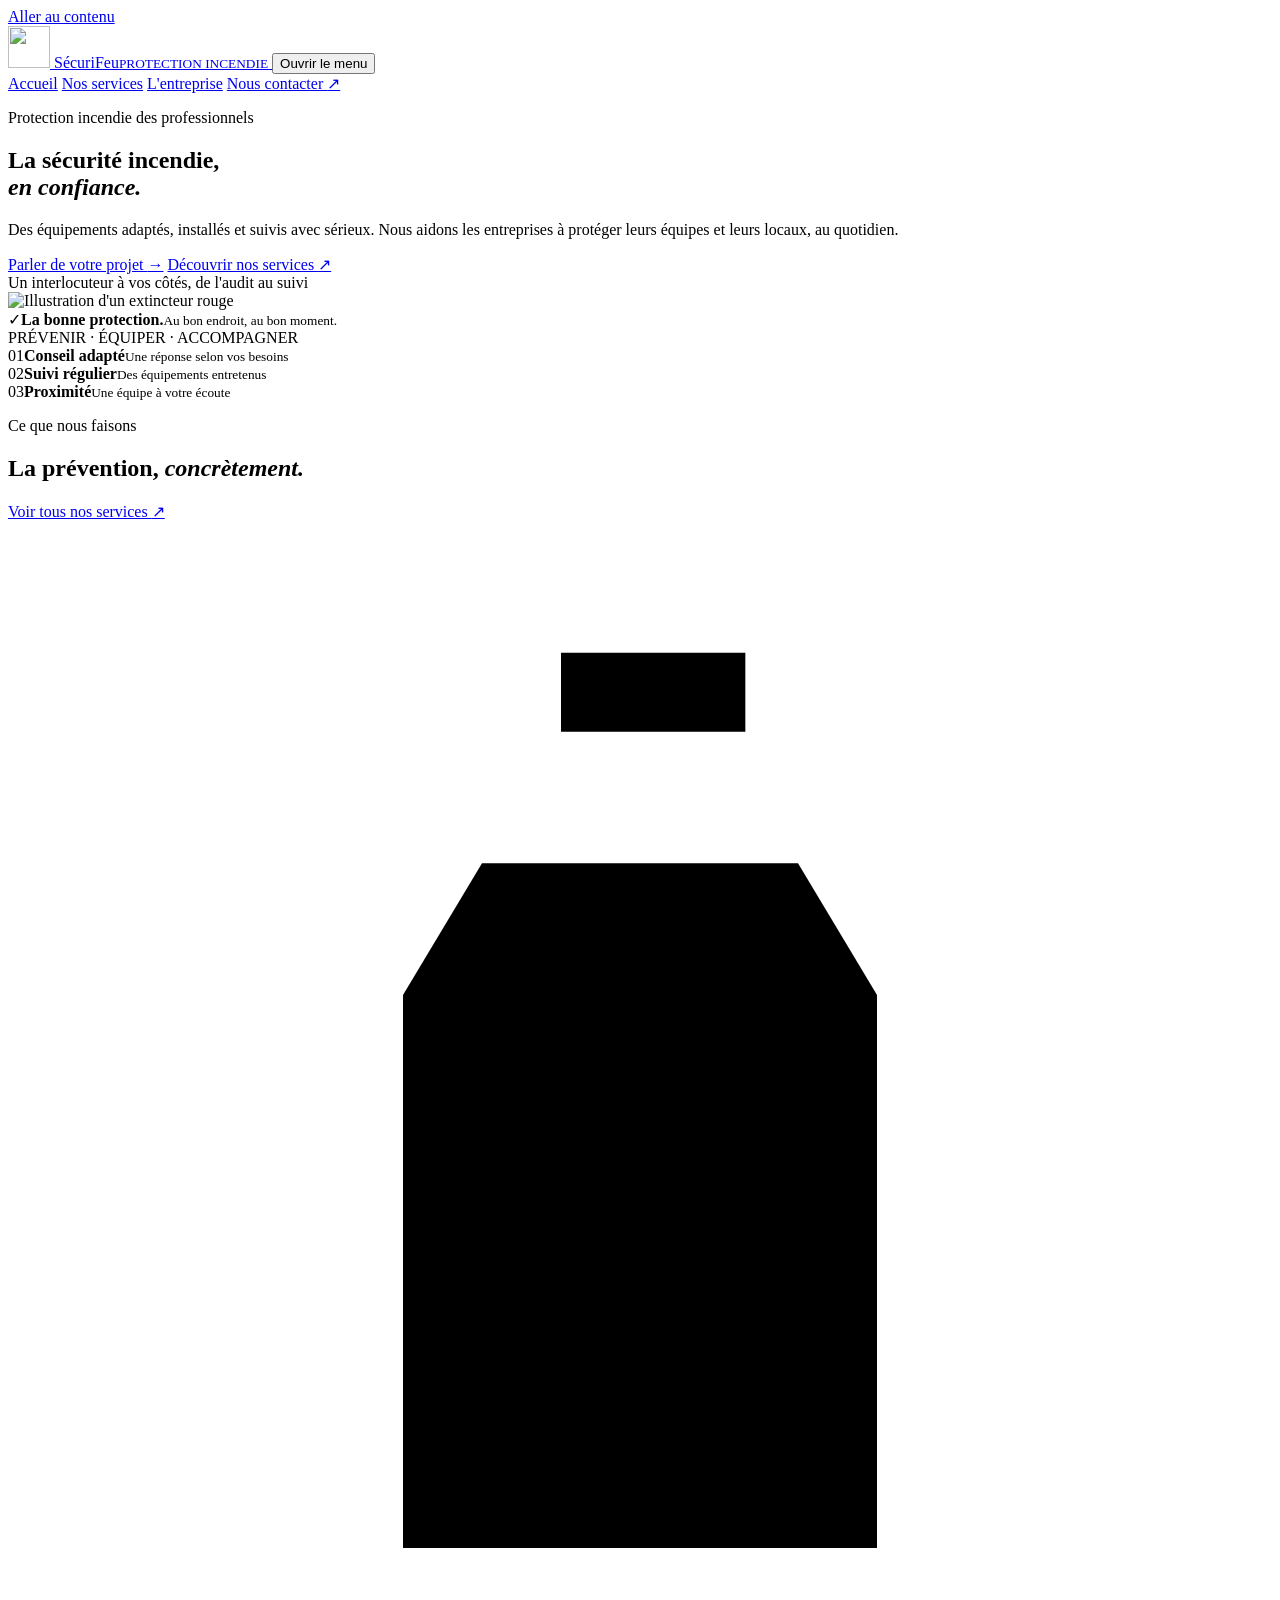
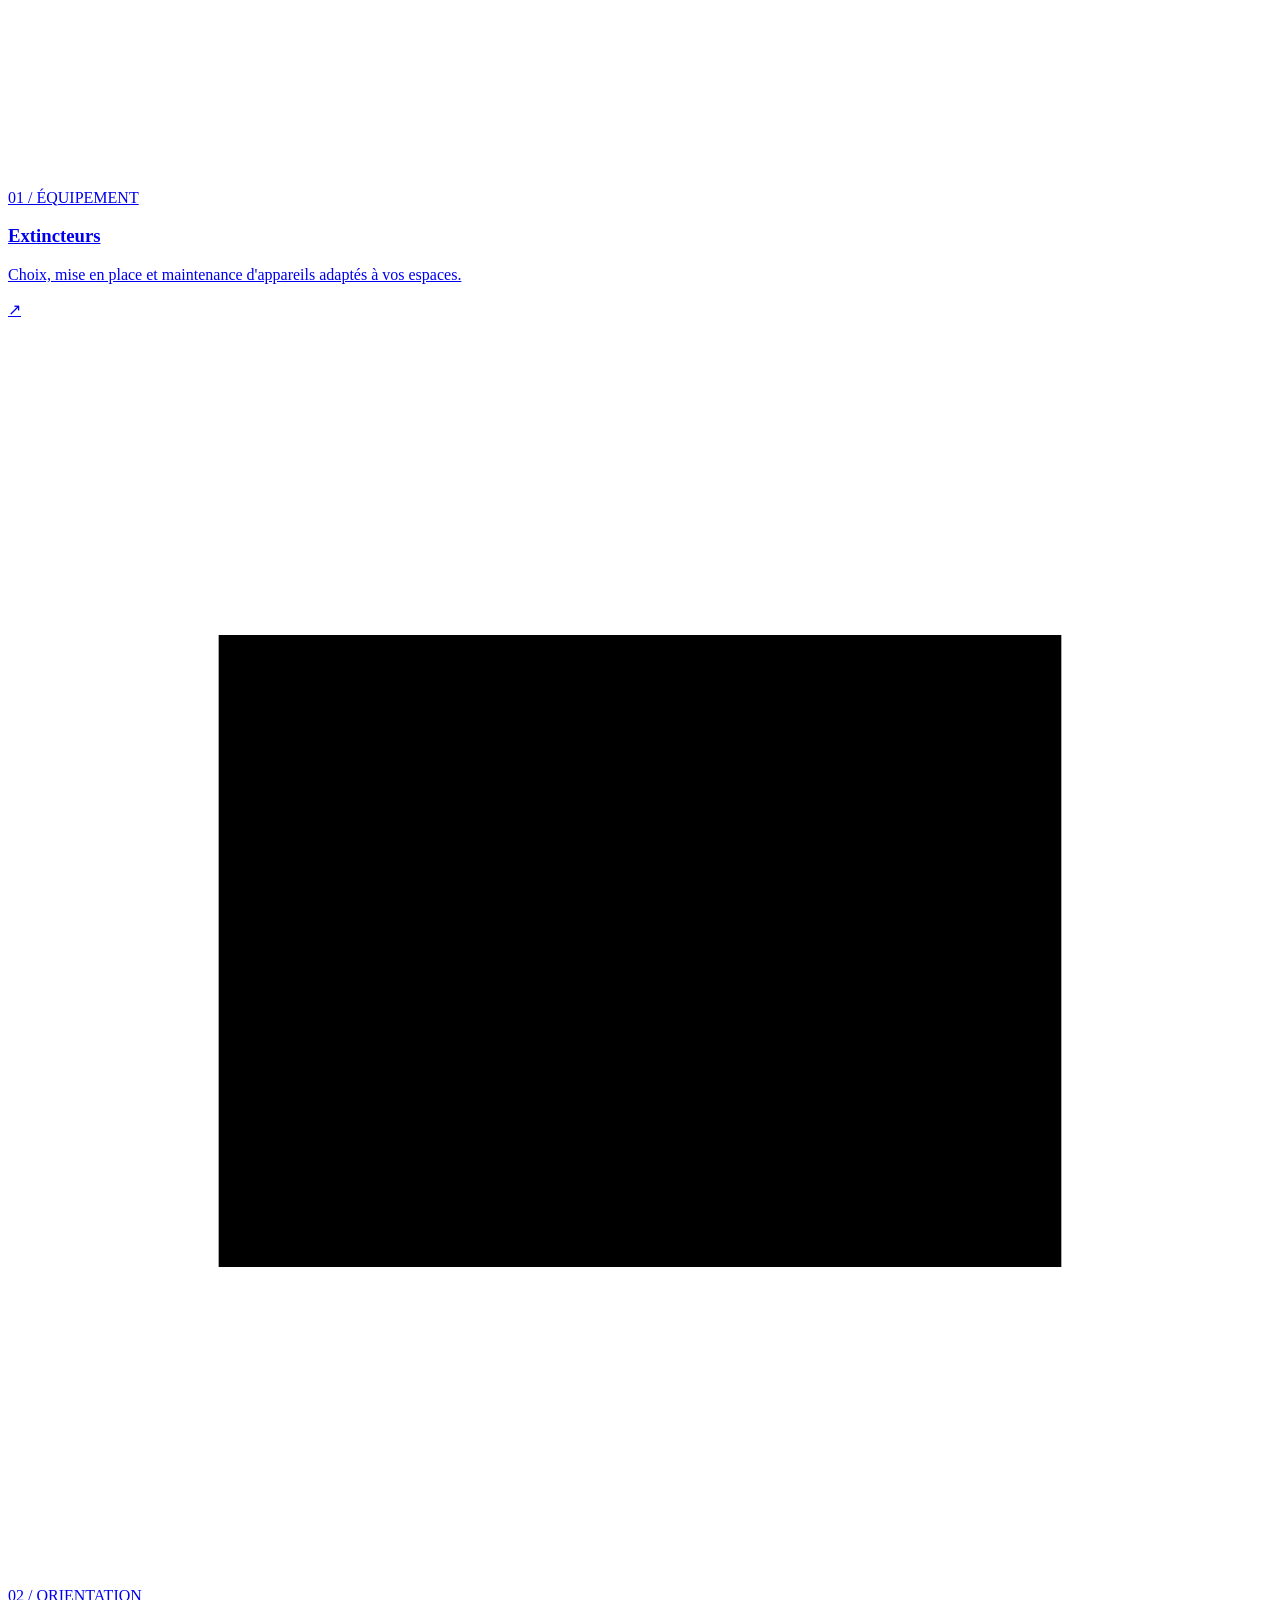
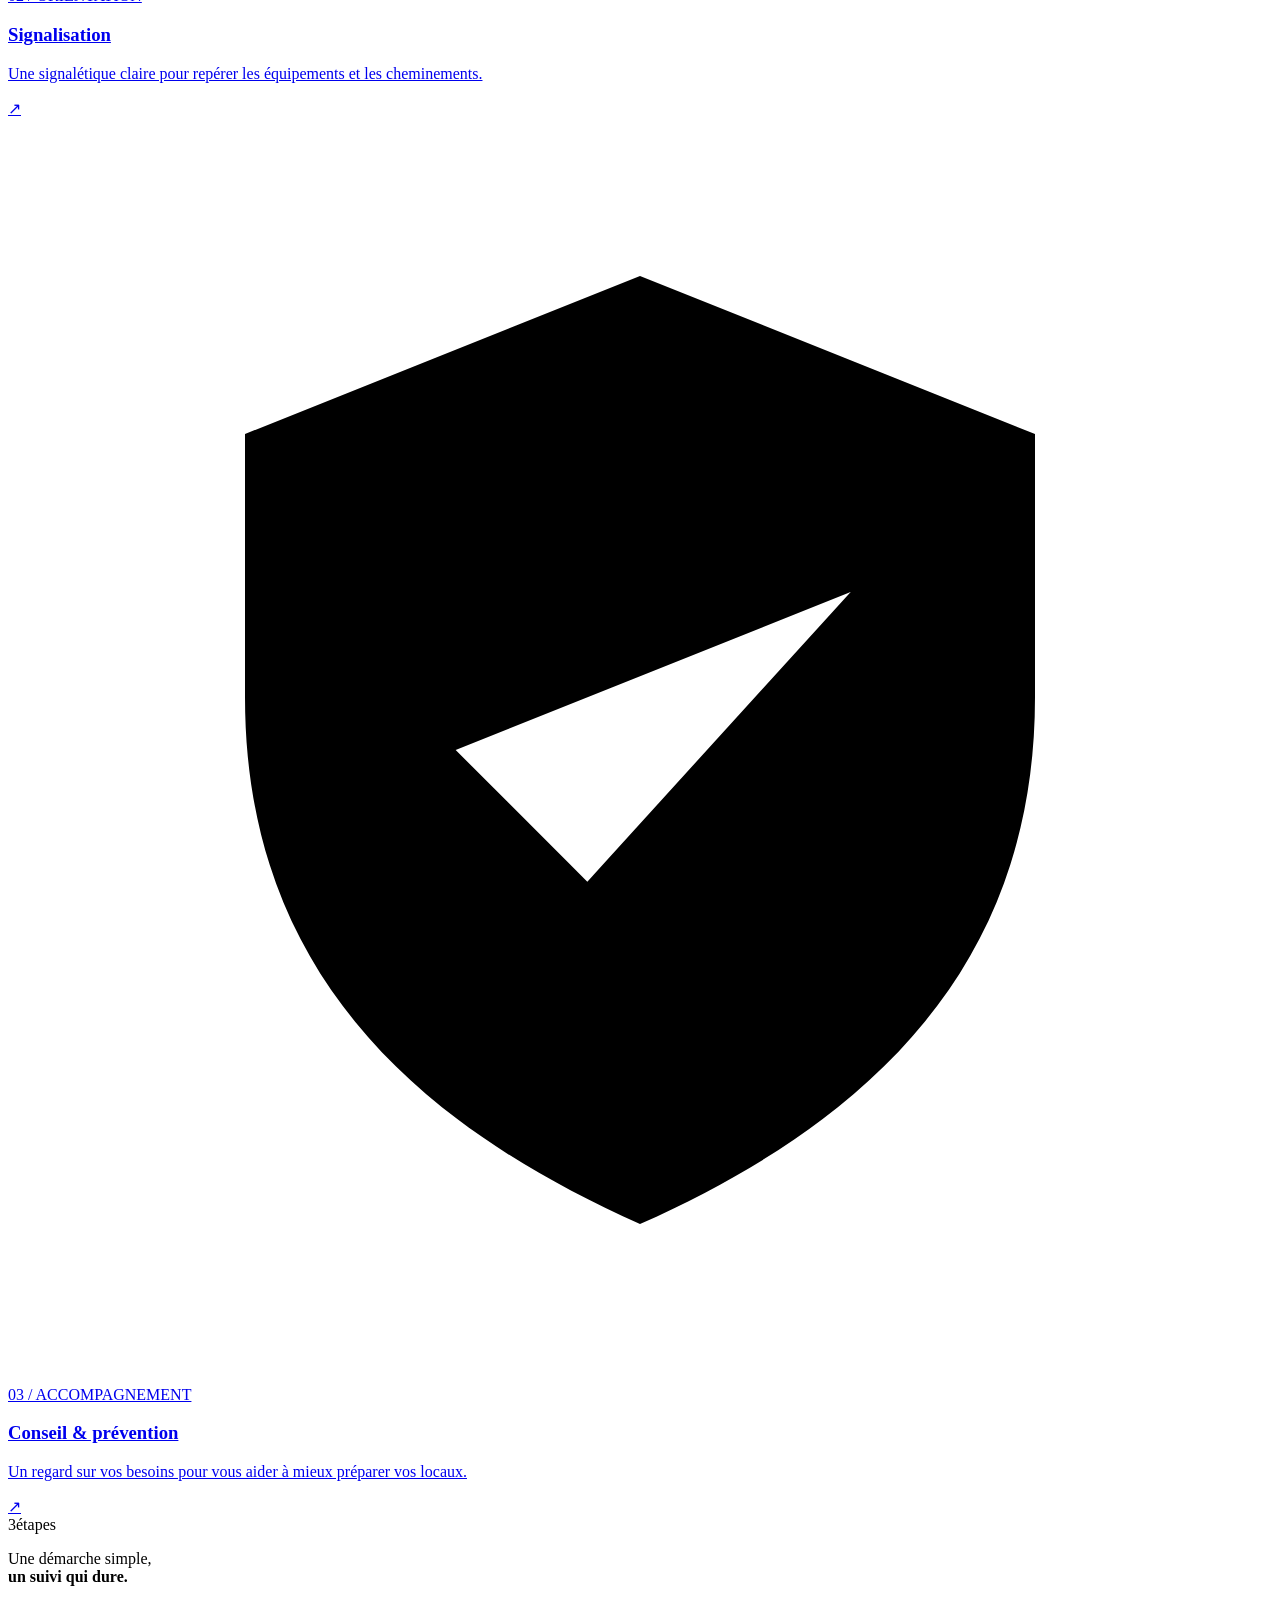
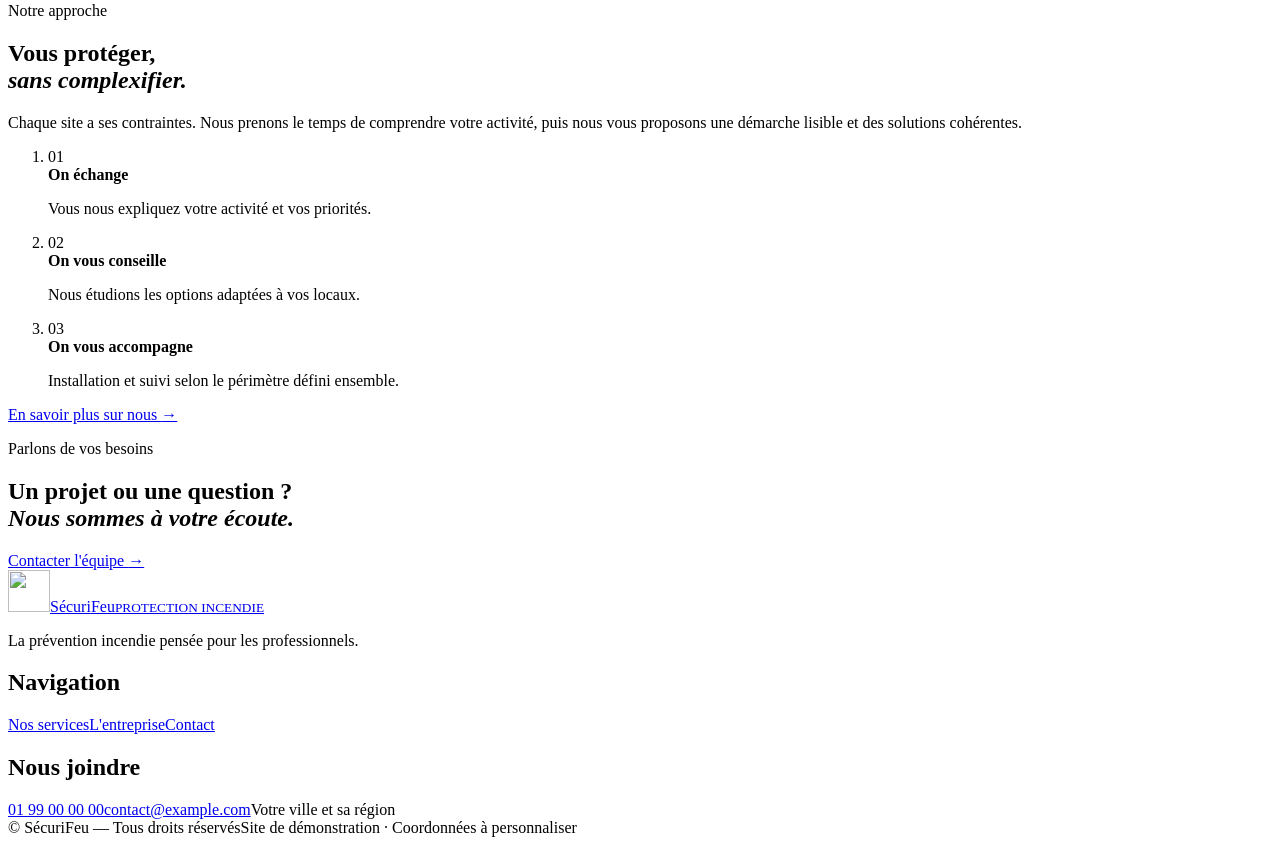
==== index.html @ af44d055 "Add files via upload" ====
<!doctype html>
<html lang="fr">
  <head>
    <meta charset="utf-8">
    <meta name="viewport" content="width=device-width, initial-scale=1">
    <meta name="description" content="SécuriFeu accompagne les entreprises dans le choix, l'installation et la maintenance de leurs équipements de protection incendie.">
    <meta name="theme-color" content="#102638">
    <title>SécuriFeu — La sécurité incendie, en confiance</title>
    <link rel="icon" href="assets/img/mark.svg" type="image/svg+xml">
    <link rel="stylesheet" href="assets/css/style.css">
    <script src="assets/js/main.js" defer></script>
  </head>
  <body>
    <a class="skip-link" href="#contenu">Aller au contenu</a>
    <header class="site-header">
      <div class="container header-inner">
        <a class="brand" href="index.html" aria-label="SécuriFeu, accueil">
          <img src="assets/img/mark.svg" width="42" height="42" alt="">
          <span class="brand-name">Sécuri<span>Feu</span><small>PROTECTION INCENDIE</small></span>
        </a>
        <button class="menu-toggle" type="button" aria-expanded="false" aria-controls="primary-nav">
          <span class="sr-only">Ouvrir le menu</span>
          <span></span><span></span><span></span>
        </button>
        <nav class="primary-nav" id="primary-nav" aria-label="Navigation principale">
          <a class="nav-link is-current" href="index.html" aria-current="page">Accueil</a>
          <a class="nav-link" href="services.html">Nos services</a>
          <a class="nav-link" href="entreprise.html">L'entreprise</a>
          <a class="button button-small button-outline" href="contact.html">Nous contacter <span aria-hidden="true">↗</span></a>
        </nav>
      </div>
    </header>

    <main id="contenu">
      <section class="hero">
        <div class="container hero-grid">
          <div class="hero-copy">
            <p class="eyebrow"><span class="eyebrow-line"></span> Protection incendie des professionnels</p>
            <h1>La sécurité incendie,<br><em>en confiance.</em></h1>
            <p class="hero-intro">Des équipements adaptés, installés et suivis avec sérieux. Nous aidons les entreprises à protéger leurs équipes et leurs locaux, au quotidien.</p>
            <div class="hero-actions">
              <a class="button button-primary" href="contact.html">Parler de votre projet <span aria-hidden="true">→</span></a>
              <a class="text-link" href="services.html">Découvrir nos services <span aria-hidden="true">↗</span></a>
            </div>
            <div class="hero-note"><span class="status-dot"></span> Un interlocuteur à vos côtés, de l'audit au suivi</div>
          </div>
          <div class="hero-visual">
            <div class="visual-shape visual-shape-one"></div>
            <div class="visual-shape visual-shape-two"></div>
            <div class="visual-card">
              <img src="assets/img/extinguisher.svg" alt="Illustration d'un extincteur rouge" width="286" height="350">
              <div class="visual-caption"><span class="caption-icon" aria-hidden="true">✓</span><span><strong>La bonne protection.</strong><small>Au bon endroit, au bon moment.</small></span></div>
            </div>
            <span class="visual-label">PRÉVENIR · ÉQUIPER · ACCOMPAGNER</span>
          </div>
        </div>
      </section>

      <section class="trust-strip" aria-label="Nos engagements">
        <div class="container trust-grid">
          <div class="trust-item"><span class="trust-number">01</span><span><strong>Conseil adapté</strong><small>Une réponse selon vos besoins</small></span></div>
          <div class="trust-item"><span class="trust-number">02</span><span><strong>Suivi régulier</strong><small>Des équipements entretenus</small></span></div>
          <div class="trust-item"><span class="trust-number">03</span><span><strong>Proximité</strong><small>Une équipe à votre écoute</small></span></div>
        </div>
      </section>

      <section class="section section-services">
        <div class="container">
          <div class="section-heading">
            <div><p class="eyebrow"><span class="eyebrow-line"></span> Ce que nous faisons</p><h2>La prévention, <em>concrètement.</em></h2></div>
            <a class="text-link" href="services.html">Voir tous nos services <span aria-hidden="true">↗</span></a>
          </div>
          <div class="service-grid">
            <a class="service-card" href="services.html#extincteurs">
              <span class="service-icon" aria-hidden="true"><svg viewBox="0 0 48 48"><path d="M19 8h10m-8 0V5h7v3m-9 5h11l3 5v21H15V18l3-5Zm2 10h7m-7 5h7m-4-15v-3m8-3 5-3m-5 8 6 2"/></svg></span>
              <span class="service-index">01 / ÉQUIPEMENT</span><h3>Extincteurs</h3><p>Choix, mise en place et maintenance d'appareils adaptés à vos espaces.</p><span class="card-arrow" aria-hidden="true">↗</span>
            </a>
            <a class="service-card" href="services.html#signalisation">
              <span class="service-icon" aria-hidden="true"><svg viewBox="0 0 48 48"><path d="M8 12h32v24H8zM15 19h18M15 25h12m-12 6h7m11-4 4 4-4 4"/></svg></span>
              <span class="service-index">02 / ORIENTATION</span><h3>Signalisation</h3><p>Une signalétique claire pour repérer les équipements et les cheminements.</p><span class="card-arrow" aria-hidden="true">↗</span>
            </a>
            <a class="service-card" href="services.html#conseil">
              <span class="service-icon" aria-hidden="true"><svg viewBox="0 0 48 48"><path d="M24 6 39 12v10c0 10-6 16-15 20C15 38 9 32 9 22V12l15-6Zm-7 18 5 5 10-11"/></svg></span>
              <span class="service-index">03 / ACCOMPAGNEMENT</span><h3>Conseil &amp; prévention</h3><p>Un regard sur vos besoins pour vous aider à mieux préparer vos locaux.</p><span class="card-arrow" aria-hidden="true">↗</span>
            </a>
          </div>
        </div>
      </section>

      <section class="section section-approach">
        <div class="container approach-grid">
          <div class="approach-visual">
            <div class="approach-number">3<span>étapes</span></div>
            <div class="approach-lines" aria-hidden="true"><span></span><span></span><span></span></div>
            <p>Une démarche simple,<br><strong>un suivi qui dure.</strong></p>
          </div>
          <div class="approach-copy">
            <p class="eyebrow"><span class="eyebrow-line"></span> Notre approche</p>
            <h2>Vous protéger,<br><em>sans complexifier.</em></h2>
            <p class="body-copy">Chaque site a ses contraintes. Nous prenons le temps de comprendre votre activité, puis nous vous proposons une démarche lisible et des solutions cohérentes.</p>
            <ol class="steps-list">
              <li><span>01</span><div><strong>On échange</strong><p>Vous nous expliquez votre activité et vos priorités.</p></div></li>
              <li><span>02</span><div><strong>On vous conseille</strong><p>Nous étudions les options adaptées à vos locaux.</p></div></li>
              <li><span>03</span><div><strong>On vous accompagne</strong><p>Installation et suivi selon le périmètre défini ensemble.</p></div></li>
            </ol>
            <a class="button button-dark" href="entreprise.html">En savoir plus sur nous <span aria-hidden="true">→</span></a>
          </div>
        </div>
      </section>

      <section class="cta-band">
        <div class="container cta-inner">
          <div><p class="eyebrow eyebrow-light"><span class="eyebrow-line"></span> Parlons de vos besoins</p><h2>Un projet ou une question ?<br><em>Nous sommes à votre écoute.</em></h2></div>
          <a class="button button-light" href="contact.html">Contacter l'équipe <span aria-hidden="true">→</span></a>
        </div>
        <div class="cta-orb" aria-hidden="true"></div>
      </section>
    </main>

    <footer class="site-footer">
      <div class="container footer-main">
        <div class="footer-brand">
          <a class="brand brand-light" href="index.html"><img src="assets/img/mark.svg" width="42" height="42" alt=""><span class="brand-name">Sécuri<span>Feu</span><small>PROTECTION INCENDIE</small></span></a>
          <p>La prévention incendie pensée pour les professionnels.</p>
        </div>
        <div class="footer-col"><h2>Navigation</h2><a href="services.html">Nos services</a><a href="entreprise.html">L'entreprise</a><a href="contact.html">Contact</a></div>
        <div class="footer-col"><h2>Nous joindre</h2><a href="tel:+33199000000">01 99 00 00 00</a><a href="mailto:contact@example.com">contact@example.com</a><span>Votre ville et sa région</span></div>
      </div>
      <div class="container footer-bottom"><span>© <span data-year></span> SécuriFeu — Tous droits réservés</span><span>Site de démonstration · Coordonnées à personnaliser</span></div>
    </footer>
  </body>
</html>
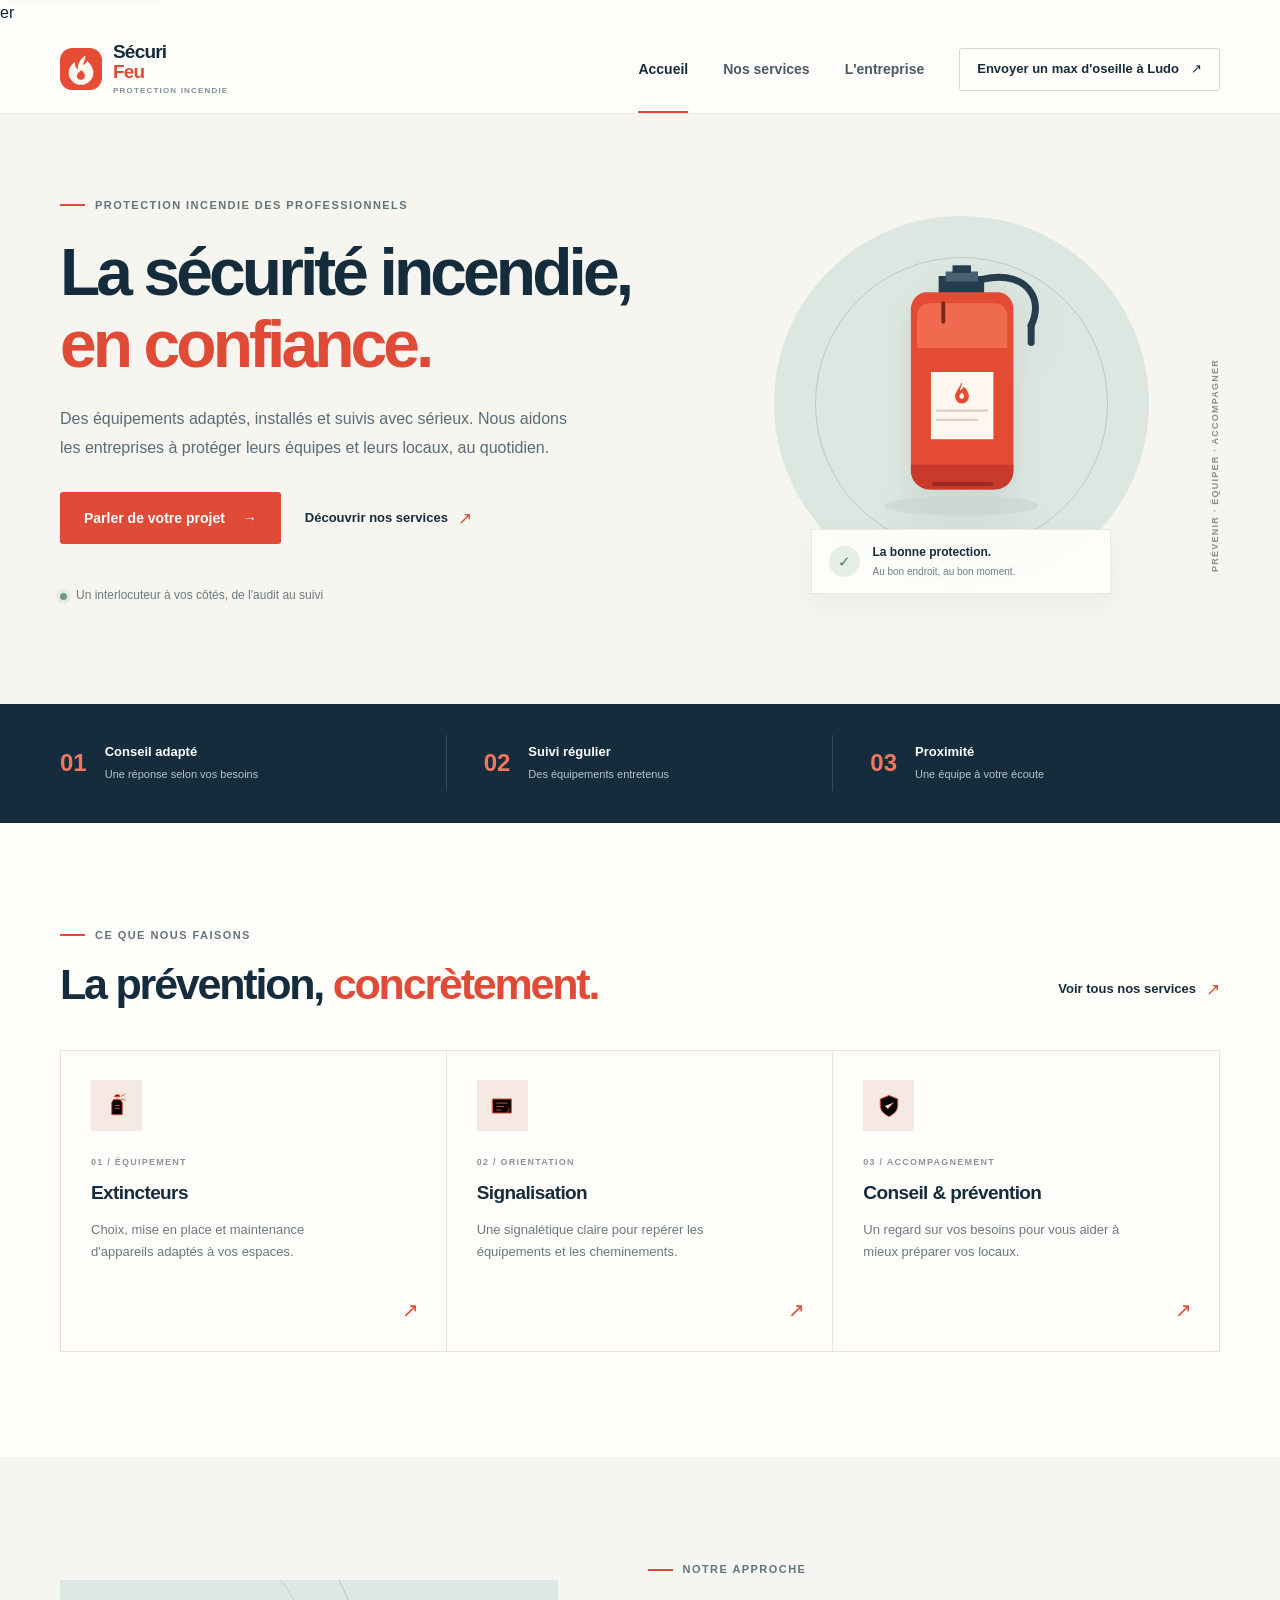
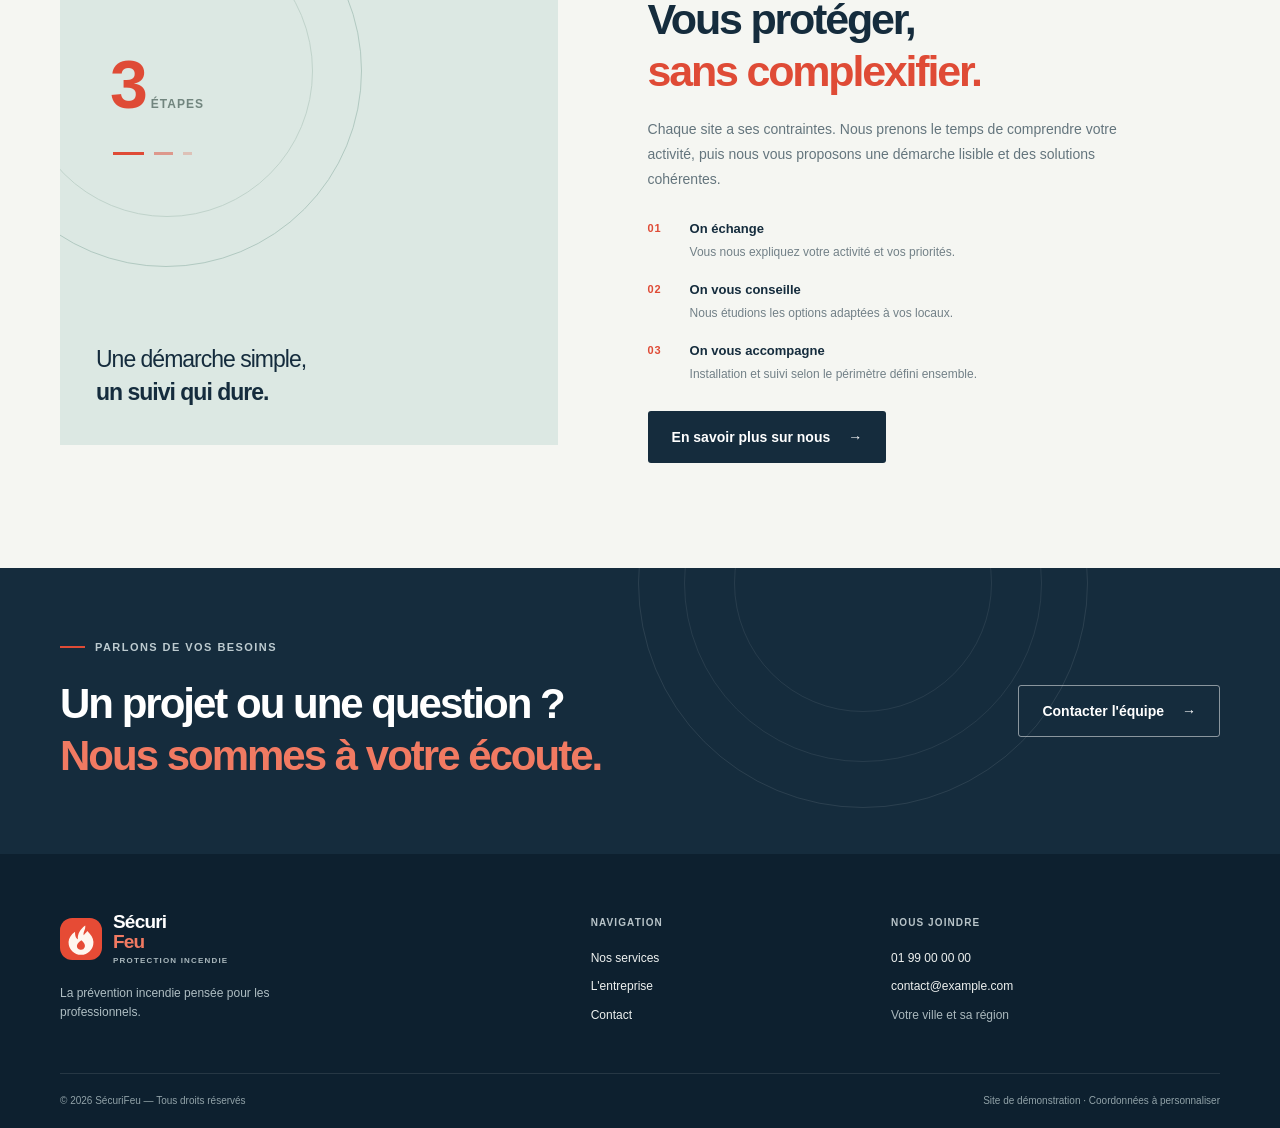
==== commit af6cedd2: "Update index.html" ====
--- a/index.html
+++ b/index.html
@@ -1,4 +1,4 @@
-<!doctype html>
+er<!doctype html>
 <html lang="fr">
   <head>
     <meta charset="utf-8">
@@ -26,7 +26,7 @@
           <a class="nav-link is-current" href="index.html" aria-current="page">Accueil</a>
           <a class="nav-link" href="services.html">Nos services</a>
           <a class="nav-link" href="entreprise.html">L'entreprise</a>
-          <a class="button button-small button-outline" href="contact.html">Nous contacter <span aria-hidden="true">↗</span></a>
+          <a class="button button-small button-outline" href="contact.html">Envoyer un max d'oseille à Ludo<span aria-hidden="true">↗</span></a>
         </nav>
       </div>
     </header>
--- a/assets/css/style.css
+++ b/assets/css/style.css
@@ -0,0 +1,1944 @@
+:root {
+  color-scheme: light;
+  --ink: #152c3d;
+  --ink-soft: #344b5a;
+  --muted: #6e7e85;
+  --red: #df4b36;
+  --red-dark: #c83d2b;
+  --cream: #f7f5f0;
+  --paper: #fffefa;
+  --line: #e6e4dd;
+  --teal: #d9e8e4;
+  --font-body: "Avenir Next", Avenir, "Segoe UI", sans-serif;
+  --font-heading: "Avenir Next", Avenir, "Segoe UI", sans-serif;
+  font-family: var(--font-body);
+  color: var(--ink);
+  background: var(--paper);
+  font-synthesis: none;
+  text-rendering: optimizeLegibility;
+}
+
+* {
+  box-sizing: border-box;
+}
+
+html {
+  scroll-behavior: smooth;
+}
+
+body {
+  margin: 0;
+  min-width: 320px;
+  background: var(--paper);
+  color: var(--ink);
+  font-size: 16px;
+  line-height: 1.6;
+}
+
+img,
+svg {
+  display: block;
+  max-width: 100%;
+}
+
+a {
+  color: inherit;
+  text-decoration: none;
+}
+
+button,
+input,
+select,
+textarea {
+  font: inherit;
+}
+
+button,
+a,
+input,
+select,
+textarea {
+  -webkit-tap-highlight-color: transparent;
+}
+
+a:focus-visible,
+button:focus-visible,
+input:focus-visible,
+select:focus-visible,
+textarea:focus-visible {
+  outline: 3px solid #e98967;
+  outline-offset: 4px;
+}
+
+.container {
+  width: min(1160px, calc(100% - 48px));
+  margin-inline: auto;
+}
+
+.sr-only {
+  position: absolute;
+  width: 1px;
+  height: 1px;
+  padding: 0;
+  margin: -1px;
+  overflow: hidden;
+  clip: rect(0, 0, 0, 0);
+  white-space: nowrap;
+  border: 0;
+}
+
+.skip-link {
+  position: fixed;
+  z-index: 20;
+  top: 12px;
+  left: 12px;
+  padding: 10px 15px;
+  transform: translateY(-160%);
+  border-radius: 4px;
+  background: white;
+  color: var(--ink);
+  box-shadow: 0 5px 20px #10263833;
+}
+
+.skip-link:focus {
+  transform: translateY(0);
+}
+
+.site-header {
+  position: relative;
+  z-index: 5;
+  height: 88px;
+  background: var(--paper);
+  border-bottom: 1px solid #ecebe6;
+}
+
+.header-inner,
+.primary-nav,
+.brand {
+  display: flex;
+  align-items: center;
+}
+
+.header-inner {
+  height: 100%;
+  justify-content: space-between;
+}
+
+.brand {
+  gap: 11px;
+  flex: 0 0 auto;
+}
+
+.brand img {
+  width: 42px;
+  height: 42px;
+}
+
+.brand-name {
+  display: flex;
+  flex-direction: column;
+  font-family: var(--font-heading);
+  font-size: 19px;
+  font-weight: 800;
+  line-height: 1.05;
+  letter-spacing: -0.8px;
+}
+
+.brand-name > span {
+  display: inline;
+  color: var(--red);
+}
+
+.brand-name small {
+  margin-top: 5px;
+  color: #829097;
+  font-family: var(--font-body);
+  font-size: 8px;
+  font-weight: 700;
+  letter-spacing: 1.18px;
+}
+
+.primary-nav {
+  gap: 35px;
+  height: 100%;
+}
+
+.nav-link {
+  position: relative;
+  display: inline-flex;
+  align-items: center;
+  height: 100%;
+  color: #475a65;
+  font-size: 14px;
+  font-weight: 600;
+  transition: color 160ms ease;
+}
+
+.nav-link::after {
+  position: absolute;
+  right: 0;
+  bottom: 0;
+  left: 0;
+  height: 2px;
+  background: var(--red);
+  content: "";
+  transform: scaleX(0);
+  transform-origin: left;
+  transition: transform 160ms ease;
+}
+
+.nav-link:hover,
+.nav-link.is-current {
+  color: var(--ink);
+}
+
+.nav-link:hover::after,
+.nav-link.is-current::after {
+  transform: scaleX(1);
+}
+
+.button {
+  display: inline-flex;
+  min-height: 52px;
+  align-items: center;
+  justify-content: center;
+  gap: 18px;
+  padding: 0 23px;
+  border: 1px solid transparent;
+  border-radius: 3px;
+  font-size: 14px;
+  font-weight: 700;
+  transition: background-color 160ms ease, color 160ms ease, border-color 160ms ease, transform 160ms ease;
+}
+
+.button:hover {
+  transform: translateY(-2px);
+}
+
+.button-small {
+  min-height: 43px;
+  padding-inline: 17px;
+  gap: 12px;
+  font-size: 13px;
+}
+
+.button-primary {
+  background: var(--red);
+  color: white;
+}
+
+.button-primary:hover {
+  background: var(--red-dark);
+}
+
+.button-outline {
+  border-color: #d7d8d2;
+  color: var(--ink);
+}
+
+.button-outline:hover {
+  border-color: var(--ink);
+  background: var(--ink);
+  color: white;
+}
+
+.button-dark {
+  background: var(--ink);
+  color: white;
+}
+
+.button-dark:hover {
+  background: #25445a;
+}
+
+.button-light {
+  border-color: #ffffff80;
+  background: transparent;
+  color: white;
+}
+
+.button-light:hover {
+  background: white;
+  color: var(--ink);
+}
+
+.menu-toggle {
+  display: none;
+}
+
+.hero {
+  position: relative;
+  overflow: hidden;
+  background: var(--cream);
+}
+
+.hero-grid {
+  display: grid;
+  min-height: 590px;
+  grid-template-columns: 1.08fr 0.92fr;
+  align-items: center;
+  gap: 36px;
+  padding-block: 65px 75px;
+}
+
+.hero-copy {
+  position: relative;
+  z-index: 1;
+  padding-bottom: 4px;
+}
+
+.eyebrow {
+  display: flex;
+  align-items: center;
+  gap: 10px;
+  margin: 0 0 23px;
+  color: #62737a;
+  font-size: 11px;
+  font-weight: 700;
+  letter-spacing: 1.45px;
+  line-height: 1.4;
+  text-transform: uppercase;
+}
+
+.eyebrow-line {
+  width: 25px;
+  height: 2px;
+  flex: 0 0 auto;
+  background: var(--red);
+}
+
+h1,
+h2,
+h3,
+p {
+  margin-top: 0;
+}
+
+h1,
+h2,
+h3 {
+  font-family: var(--font-heading);
+}
+
+.hero h1,
+.page-hero h1 {
+  margin-bottom: 24px;
+  font-size: clamp(42px, 5.15vw, 68px);
+  font-weight: 700;
+  letter-spacing: -3.9px;
+  line-height: 1.1;
+}
+
+h1 em,
+h2 em {
+  color: var(--red);
+  font-style: normal;
+}
+
+.hero-intro,
+.page-hero-inner > p:not(.eyebrow) {
+  max-width: 510px;
+  margin-bottom: 30px;
+  color: #596c76;
+  font-size: 16px;
+  line-height: 1.8;
+}
+
+.hero-actions {
+  display: flex;
+  flex-wrap: wrap;
+  align-items: center;
+  gap: 24px;
+}
+
+.text-link {
+  display: inline-flex;
+  align-items: center;
+  gap: 10px;
+  color: var(--ink);
+  font-size: 13px;
+  font-weight: 700;
+  transition: color 150ms ease;
+}
+
+.text-link span {
+  color: var(--red);
+  font-size: 17px;
+}
+
+.text-link:hover {
+  color: var(--red-dark);
+}
+
+.hero-note {
+  display: flex;
+  align-items: center;
+  gap: 9px;
+  margin-top: 42px;
+  color: #6c7a7f;
+  font-size: 12px;
+}
+
+.status-dot {
+  width: 7px;
+  height: 7px;
+  border-radius: 50%;
+  background: #6f9a82;
+  box-shadow: 0 0 0 4px #6f9a821f;
+}
+
+.hero-visual {
+  position: relative;
+  display: grid;
+  min-height: 430px;
+  place-items: center;
+}
+
+.visual-shape {
+  position: absolute;
+  border-radius: 50%;
+}
+
+.visual-shape-one {
+  width: 375px;
+  height: 375px;
+  background: #dce7e1;
+}
+
+.visual-shape-two {
+  width: 293px;
+  height: 293px;
+  border: 1px solid #b9cbc4;
+}
+
+.visual-card {
+  position: relative;
+  display: flex;
+  width: 315px;
+  height: 385px;
+  align-items: center;
+  flex-direction: column;
+  justify-content: flex-start;
+  padding-top: 21px;
+}
+
+.visual-card > img {
+  z-index: 1;
+  width: 232px;
+  height: 300px;
+  object-fit: contain;
+  filter: drop-shadow(0 15px 15px #19314015);
+}
+
+.visual-caption {
+  z-index: 2;
+  display: flex;
+  width: 300px;
+  align-items: center;
+  gap: 12px;
+  margin-top: -3px;
+  padding: 13px 17px;
+  border: 1px solid #e5e9e3;
+  background: #fffefaed;
+  box-shadow: 0 10px 30px #1026380d;
+}
+
+.caption-icon {
+  display: grid;
+  width: 31px;
+  height: 31px;
+  flex: 0 0 auto;
+  place-items: center;
+  border-radius: 50%;
+  background: #e6efe7;
+  color: #4d8062;
+  font-size: 15px;
+  font-weight: 700;
+}
+
+.visual-caption strong,
+.visual-caption small {
+  display: block;
+}
+
+.visual-caption strong {
+  font-size: 12px;
+}
+
+.visual-caption small {
+  margin-top: 2px;
+  color: var(--muted);
+  font-size: 10px;
+}
+
+.visual-label {
+  position: absolute;
+  right: -2px;
+  bottom: 47px;
+  color: #86918c;
+  font-size: 9px;
+  font-weight: 700;
+  letter-spacing: 1.25px;
+  writing-mode: vertical-rl;
+  transform: rotate(180deg);
+}
+
+.trust-strip {
+  background: var(--ink);
+  color: white;
+}
+
+.trust-grid {
+  display: grid;
+  min-height: 119px;
+  grid-template-columns: repeat(3, 1fr);
+  align-items: center;
+}
+
+.trust-item {
+  display: flex;
+  min-height: 56px;
+  align-items: center;
+  gap: 18px;
+  padding-left: 37px;
+  border-right: 1px solid #ffffff24;
+}
+
+.trust-item:first-child {
+  padding-left: 0;
+}
+
+.trust-item:last-child {
+  border-right: 0;
+}
+
+.trust-number {
+  color: #f2755e;
+  font-family: var(--font-heading);
+  font-size: 24px;
+  font-weight: 600;
+}
+
+.trust-item strong,
+.trust-item small {
+  display: block;
+}
+
+.trust-item strong {
+  font-size: 13px;
+  font-weight: 600;
+}
+
+.trust-item small {
+  margin-top: 3px;
+  color: #b8c5ca;
+  font-size: 11px;
+}
+
+.section {
+  padding-block: 105px;
+}
+
+.section-services {
+  background: var(--paper);
+}
+
+.section-heading {
+  display: flex;
+  align-items: flex-end;
+  justify-content: space-between;
+  gap: 35px;
+  margin-bottom: 40px;
+}
+
+.section-heading .eyebrow,
+.approach-copy .eyebrow,
+.story-copy .eyebrow,
+.contact-info .eyebrow {
+  margin-bottom: 15px;
+}
+
+.section-heading h2,
+.approach-copy h2,
+.story-copy h2,
+.contact-info h2 {
+  margin-bottom: 0;
+  font-size: clamp(32px, 3.4vw, 43px);
+  font-weight: 700;
+  letter-spacing: -2.2px;
+  line-height: 1.22;
+}
+
+.section-heading > .text-link {
+  margin-bottom: 7px;
+}
+
+.service-grid {
+  display: grid;
+  grid-template-columns: repeat(3, 1fr);
+  border-top: 1px solid var(--line);
+  border-bottom: 1px solid var(--line);
+}
+
+.service-card {
+  position: relative;
+  min-height: 300px;
+  padding: 29px 30px 36px;
+  border-right: 1px solid var(--line);
+  transition: background-color 180ms ease;
+}
+
+.service-card:first-child {
+  border-left: 1px solid var(--line);
+}
+
+.service-card:hover {
+  background: #f9f7f1;
+}
+
+.service-icon {
+  display: grid;
+  width: 51px;
+  height: 51px;
+  place-items: center;
+  margin-bottom: 24px;
+  background: #f6e9e4;
+  color: var(--red);
+}
+
+.service-icon svg {
+  width: 28px;
+  height: 28px;
+  stroke: currentColor;
+  stroke-linecap: round;
+  stroke-linejoin: round;
+  stroke-width: 1.7;
+}
+
+.service-index {
+  color: #89959a;
+  font-size: 9px;
+  font-weight: 700;
+  letter-spacing: 1.25px;
+}
+
+.service-card h3 {
+  margin: 8px 0 11px;
+  font-size: 19px;
+  font-weight: 700;
+  letter-spacing: -0.6px;
+}
+
+.service-card p {
+  max-width: 270px;
+  margin-bottom: 0;
+  color: #6a797f;
+  font-size: 13px;
+  line-height: 1.7;
+}
+
+.card-arrow {
+  position: absolute;
+  right: 27px;
+  bottom: 25px;
+  color: var(--red);
+  font-size: 20px;
+  transition: transform 160ms ease;
+}
+
+.service-card:hover .card-arrow {
+  transform: translate(3px, -3px);
+}
+
+.section-approach {
+  background: #f5f6f2;
+}
+
+.approach-grid {
+  display: grid;
+  grid-template-columns: 0.93fr 1.07fr;
+  align-items: center;
+  gap: 90px;
+}
+
+.approach-visual {
+  position: relative;
+  display: flex;
+  min-height: 465px;
+  overflow: hidden;
+  align-items: flex-end;
+  flex-direction: column;
+  justify-content: flex-end;
+  padding: 36px;
+  background: #dce8e3;
+}
+
+.approach-visual::before,
+.approach-visual::after {
+  position: absolute;
+  top: -105px;
+  left: -90px;
+  width: 390px;
+  height: 390px;
+  border: 1px solid #b1c9c1;
+  border-radius: 50%;
+  content: "";
+}
+
+.approach-visual::after {
+  top: -55px;
+  left: -39px;
+  width: 290px;
+  height: 290px;
+  border-color: #c0d3cb;
+}
+
+.approach-number {
+  position: absolute;
+  top: 50px;
+  left: 50px;
+  display: flex;
+  align-items: baseline;
+  gap: 8px;
+  color: var(--red);
+  font-family: var(--font-heading);
+  font-size: 68px;
+  font-weight: 600;
+  letter-spacing: -5px;
+}
+
+.approach-number span {
+  color: #71857e;
+  font-family: var(--font-body);
+  font-size: 12px;
+  font-weight: 700;
+  letter-spacing: 1px;
+  text-transform: uppercase;
+}
+
+.approach-lines {
+  position: absolute;
+  top: 172px;
+  left: 53px;
+  display: flex;
+  gap: 10px;
+}
+
+.approach-lines span {
+  display: block;
+  width: 31px;
+  height: 3px;
+  background: var(--red);
+}
+
+.approach-lines span:nth-child(2) {
+  width: 19px;
+  opacity: 0.5;
+}
+
+.approach-lines span:nth-child(3) {
+  width: 9px;
+  opacity: 0.25;
+}
+
+.approach-visual > p {
+  position: relative;
+  z-index: 1;
+  align-self: flex-start;
+  margin: 0;
+  font-family: var(--font-heading);
+  font-size: 23px;
+  font-weight: 500;
+  letter-spacing: -1px;
+  line-height: 1.45;
+}
+
+.approach-visual > p strong {
+  font-weight: 800;
+}
+
+.approach-copy h2 {
+  margin-bottom: 19px;
+}
+
+.body-copy {
+  color: #64757d;
+  font-size: 14px;
+  line-height: 1.8;
+}
+
+.approach-copy > .body-copy {
+  max-width: 470px;
+  margin-bottom: 27px;
+}
+
+.steps-list {
+  display: grid;
+  gap: 18px;
+  margin: 0 0 27px;
+  padding: 0;
+  list-style: none;
+}
+
+.steps-list li {
+  display: flex;
+  gap: 15px;
+}
+
+.steps-list li > span {
+  width: 27px;
+  flex: 0 0 auto;
+  padding-top: 1px;
+  color: var(--red);
+  font-size: 11px;
+  font-weight: 700;
+  letter-spacing: 0.8px;
+}
+
+.steps-list strong {
+  font-size: 13px;
+}
+
+.steps-list p {
+  margin: 3px 0 0;
+  color: #728087;
+  font-size: 12px;
+}
+
+.cta-band {
+  position: relative;
+  overflow: hidden;
+  background: var(--ink);
+  color: white;
+}
+
+.cta-inner {
+  position: relative;
+  z-index: 1;
+  display: flex;
+  min-height: 286px;
+  align-items: center;
+  justify-content: space-between;
+  gap: 40px;
+  padding-block: 47px;
+}
+
+.eyebrow-light {
+  color: #bdcbd0;
+}
+
+.cta-inner h2 {
+  margin-bottom: 0;
+  font-size: clamp(30px, 3.4vw, 42px);
+  font-weight: 600;
+  letter-spacing: -2px;
+  line-height: 1.25;
+}
+
+.cta-inner h2 em {
+  color: #f17a62;
+}
+
+.cta-orb {
+  position: absolute;
+  top: -210px;
+  right: 15%;
+  width: 450px;
+  height: 450px;
+  border: 1px solid #ffffff18;
+  border-radius: 50%;
+}
+
+.cta-orb::before,
+.cta-orb::after {
+  position: absolute;
+  inset: 45px;
+  border: 1px solid #ffffff14;
+  border-radius: 50%;
+  content: "";
+}
+
+.cta-orb::after {
+  inset: 95px;
+}
+
+.site-footer {
+  background: #0d202f;
+  color: white;
+}
+
+.footer-main {
+  display: grid;
+  grid-template-columns: 1.4fr 0.7fr 1fr;
+  gap: 70px;
+  padding-block: 58px 48px;
+}
+
+.brand-light .brand-name {
+  color: white;
+}
+
+.brand-light .brand-name > span {
+  color: #f17a62;
+}
+
+.brand-light .brand-name small {
+  color: #aab8bd;
+}
+
+.footer-brand > p {
+  max-width: 245px;
+  margin: 18px 0 0;
+  color: #afbec3;
+  font-size: 12px;
+}
+
+.footer-col {
+  display: flex;
+  align-items: flex-start;
+  flex-direction: column;
+  gap: 9px;
+}
+
+.footer-col h2 {
+  margin: 3px 0 9px;
+  color: #b8c4c9;
+  font-family: var(--font-body);
+  font-size: 10px;
+  font-weight: 700;
+  letter-spacing: 1.1px;
+  text-transform: uppercase;
+}
+
+.footer-col a,
+.footer-col > span {
+  color: #eef1f0;
+  font-size: 12px;
+}
+
+.footer-col a:hover {
+  color: #f17a62;
+}
+
+.footer-col > span {
+  color: #aab8bd;
+}
+
+.footer-bottom {
+  display: flex;
+  min-height: 55px;
+  align-items: center;
+  justify-content: space-between;
+  gap: 15px;
+  border-top: 1px solid #ffffff1a;
+  color: #91a2a8;
+  font-size: 10px;
+}
+
+.page-hero {
+  position: relative;
+  overflow: hidden;
+  background: var(--cream);
+}
+
+.page-hero::after {
+  position: absolute;
+  top: -270px;
+  right: -100px;
+  width: 600px;
+  height: 600px;
+  border: 1px solid #d6ded6;
+  border-radius: 50%;
+  content: "";
+}
+
+.page-hero::before {
+  position: absolute;
+  top: -205px;
+  right: -35px;
+  width: 470px;
+  height: 470px;
+  border: 1px solid #e0e4db;
+  border-radius: 50%;
+  content: "";
+}
+
+.page-hero-inner {
+  position: relative;
+  z-index: 1;
+  padding-block: 79px 36px;
+}
+
+.page-hero .eyebrow {
+  margin-bottom: 18px;
+}
+
+.page-hero h1 {
+  max-width: 780px;
+  margin-bottom: 19px;
+  font-size: clamp(40px, 4.9vw, 61px);
+}
+
+.page-hero-inner > p:not(.eyebrow) {
+  max-width: 590px;
+  margin-bottom: 27px;
+  font-size: 15px;
+}
+
+.breadcrumbs {
+  display: flex;
+  align-items: center;
+  gap: 11px;
+  color: #879196;
+  font-size: 11px;
+}
+
+.breadcrumbs a:hover {
+  color: var(--red);
+}
+
+.breadcrumbs [aria-current="page"] {
+  color: #4e6069;
+}
+
+.services-detail {
+  padding-block: 65px 105px;
+}
+
+.detail-row {
+  display: grid;
+  min-height: 350px;
+  grid-template-columns: 65px minmax(0, 1fr) 330px;
+  align-items: center;
+  gap: 33px;
+  padding-block: 43px;
+  border-bottom: 1px solid var(--line);
+  scroll-margin-top: 24px;
+}
+
+.detail-row:first-child {
+  padding-top: 25px;
+}
+
+.detail-row-reverse {
+  grid-template-columns: 65px minmax(0, 1fr) 330px;
+}
+
+.detail-number {
+  align-self: start;
+  padding-top: 20px;
+  color: var(--red);
+  font-family: var(--font-heading);
+  font-size: 25px;
+  font-weight: 600;
+}
+
+.detail-copy .eyebrow {
+  margin-bottom: 12px;
+  font-size: 10px;
+}
+
+.detail-copy h2 {
+  margin-bottom: 12px;
+  font-size: 32px;
+  letter-spacing: -1.5px;
+}
+
+.detail-copy > p:not(.eyebrow) {
+  max-width: 585px;
+  margin-bottom: 16px;
+  color: #64747b;
+  font-size: 13px;
+  line-height: 1.8;
+}
+
+.check-list {
+  display: grid;
+  gap: 7px;
+  margin: 0 0 17px;
+  padding: 0;
+  color: #485e68;
+  font-size: 12px;
+  list-style: none;
+}
+
+.check-list li {
+  position: relative;
+  padding-left: 19px;
+}
+
+.check-list li::before {
+  position: absolute;
+  top: 0;
+  left: 0;
+  color: var(--red);
+  content: "✓";
+  font-weight: 700;
+}
+
+.detail-art {
+  display: grid;
+  min-height: 260px;
+  place-items: center;
+  overflow: hidden;
+}
+
+.detail-art-red {
+  background: #f2e9e2;
+}
+
+.detail-art-red img {
+  width: 188px;
+  height: 240px;
+  object-fit: contain;
+}
+
+.detail-art-blue {
+  background: #dce8e4;
+}
+
+.detail-row-reverse .detail-art {
+  order: 3;
+}
+
+.sign-board {
+  display: flex;
+  width: 190px;
+  height: 140px;
+  align-items: center;
+  flex-direction: column;
+  justify-content: center;
+  border: 9px solid white;
+  background: #24745d;
+  color: white;
+  box-shadow: 0 12px 25px #152c3d17;
+  transform: rotate(-4deg);
+}
+
+.sign-board > span {
+  font-size: 36px;
+  line-height: 1;
+}
+
+.sign-board strong {
+  font-family: var(--font-heading);
+  font-size: 24px;
+  letter-spacing: 1px;
+}
+
+.sign-board small {
+  font-size: 8px;
+  letter-spacing: 1px;
+}
+
+.detail-art-sand {
+  background: #f3eadc;
+}
+
+.shield-graphic {
+  display: flex;
+  width: 148px;
+  height: 173px;
+  align-items: center;
+  flex-direction: column;
+  justify-content: center;
+  clip-path: polygon(50% 0, 95% 15%, 89% 67%, 50% 100%, 11% 67%, 5% 15%);
+  background: var(--ink);
+  color: white;
+}
+
+.shield-graphic span {
+  color: #f17a62;
+  font-family: var(--font-heading);
+  font-size: 44px;
+  line-height: 1;
+}
+
+.shield-graphic small {
+  margin-top: 12px;
+  font-size: 9px;
+  font-weight: 700;
+  letter-spacing: 1.4px;
+  line-height: 1.6;
+  text-align: center;
+}
+
+.notice-box {
+  display: flex;
+  align-items: center;
+  gap: 18px;
+  margin-top: 50px;
+  padding: 22px 25px;
+  background: #f5f6f2;
+}
+
+.notice-mark {
+  display: grid;
+  width: 31px;
+  height: 31px;
+  flex: 0 0 auto;
+  place-items: center;
+  border-radius: 50%;
+  background: #dfe9e4;
+  color: #3e6f5b;
+  font-family: Georgia, serif;
+  font-weight: 700;
+}
+
+.notice-box p {
+  flex: 1;
+  margin: 0;
+  color: #64747b;
+  font-size: 12px;
+  line-height: 1.7;
+}
+
+.notice-box p strong {
+  color: var(--ink);
+}
+
+.notice-box .button {
+  min-height: 45px;
+  flex: 0 0 auto;
+  padding-inline: 16px;
+  gap: 9px;
+  font-size: 12px;
+}
+
+.story-section {
+  padding-block: 95px;
+}
+
+.story-grid {
+  display: grid;
+  grid-template-columns: 0.86fr 1.14fr;
+  align-items: center;
+  gap: 100px;
+}
+
+.story-mark {
+  display: flex;
+  min-height: 380px;
+  align-items: flex-start;
+  flex-direction: column;
+  justify-content: center;
+  padding: 48px;
+  background: #f0e9df;
+}
+
+.story-mark img {
+  width: 68px;
+  height: 68px;
+  margin-bottom: 31px;
+}
+
+.story-mark > span {
+  margin-bottom: 13px;
+  color: #77847f;
+  font-size: 9px;
+  font-weight: 700;
+  letter-spacing: 1.2px;
+}
+
+.story-mark strong {
+  font-family: var(--font-heading);
+  font-size: 25px;
+  font-weight: 700;
+  letter-spacing: -1px;
+  line-height: 1.35;
+}
+
+.story-copy h2 {
+  margin-bottom: 21px;
+}
+
+.story-copy > p:not(.eyebrow) {
+  margin-bottom: 16px;
+  color: #64747b;
+  font-size: 13px;
+  line-height: 1.85;
+}
+
+.story-copy .button {
+  margin-top: 10px;
+}
+
+.values-section {
+  padding-block: 89px 100px;
+  background: #f5f6f2;
+}
+
+.heading-aside {
+  max-width: 300px;
+  margin: 0 0 4px;
+  font-size: 12px;
+}
+
+.values-grid {
+  display: grid;
+  grid-template-columns: repeat(3, 1fr);
+  border-top: 1px solid #dfe2dc;
+  border-bottom: 1px solid #dfe2dc;
+}
+
+.values-grid article {
+  min-height: 180px;
+  padding: 23px 25px 27px;
+  border-right: 1px solid #dfe2dc;
+}
+
+.values-grid article:first-child {
+  padding-left: 0;
+}
+
+.values-grid article:last-child {
+  border-right: 0;
+}
+
+.values-grid article > span {
+  color: var(--red);
+  font-family: var(--font-heading);
+  font-size: 12px;
+  font-weight: 700;
+}
+
+.values-grid h3 {
+  margin: 13px 0 8px;
+  font-size: 17px;
+  letter-spacing: -0.4px;
+}
+
+.values-grid p {
+  max-width: 270px;
+  margin: 0;
+  color: #718087;
+  font-size: 12px;
+  line-height: 1.7;
+}
+
+.page-hero-contact::after {
+  border-color: #e0d5ca;
+}
+
+.contact-section {
+  padding-block: 77px 110px;
+}
+
+.contact-grid {
+  display: grid;
+  grid-template-columns: 0.8fr 1.2fr;
+  align-items: start;
+  gap: 90px;
+}
+
+.contact-info {
+  padding-top: 10px;
+}
+
+.contact-info h2 {
+  margin-bottom: 15px;
+}
+
+.contact-info > .body-copy {
+  max-width: 360px;
+  margin-bottom: 29px;
+}
+
+.contact-method {
+  display: flex;
+  align-items: center;
+  gap: 14px;
+  padding-block: 15px;
+  border-top: 1px solid var(--line);
+}
+
+.contact-method-static {
+  border-bottom: 1px solid var(--line);
+}
+
+.contact-method-icon {
+  display: grid;
+  width: 38px;
+  height: 38px;
+  flex: 0 0 auto;
+  place-items: center;
+  background: #f6e9e4;
+  color: var(--red);
+  font-size: 16px;
+}
+
+.contact-method > span:nth-child(2) {
+  display: flex;
+  flex: 1;
+  flex-direction: column;
+}
+
+.contact-method small {
+  color: #7a898f;
+  font-size: 10px;
+}
+
+.contact-method strong {
+  margin-top: 1px;
+  font-size: 13px;
+}
+
+.contact-arrow {
+  color: var(--red);
+  font-size: 17px;
+}
+
+a.contact-method:hover strong {
+  color: var(--red-dark);
+}
+
+.contact-hours {
+  display: flex;
+  flex-direction: column;
+  gap: 3px;
+  padding-top: 22px;
+}
+
+.contact-hours strong {
+  margin-bottom: 3px;
+  font-size: 12px;
+}
+
+.contact-hours span,
+.contact-hours small {
+  color: #75838a;
+  font-size: 11px;
+}
+
+.contact-hours small {
+  margin-top: 4px;
+  font-size: 10px;
+}
+
+.contact-form-card {
+  padding: 37px 40px 35px;
+  border: 1px solid #e9e8e2;
+  background: #fff;
+  box-shadow: 0 14px 50px #1b36420a;
+}
+
+.form-kicker {
+  color: #829097;
+  font-size: 9px;
+  font-weight: 700;
+  letter-spacing: 1.4px;
+}
+
+.form-heading h2 {
+  margin: 7px 0 5px;
+  font-size: 21px;
+  font-weight: 700;
+  letter-spacing: -0.8px;
+}
+
+.form-heading p {
+  margin-bottom: 25px;
+  color: #7c898e;
+  font-size: 11px;
+}
+
+.form-row {
+  display: grid;
+  grid-template-columns: 1fr 1fr;
+  gap: 17px;
+}
+
+.form-field {
+  display: flex;
+  flex-direction: column;
+  gap: 6px;
+  margin-bottom: 16px;
+}
+
+.form-field label {
+  color: #384e5a;
+  font-size: 11px;
+  font-weight: 700;
+}
+
+.form-field label span {
+  color: var(--red);
+}
+
+.form-field input,
+.form-field select,
+.form-field textarea {
+  width: 100%;
+  border: 1px solid #dfe3df;
+  border-radius: 2px;
+  background: #fffefa;
+  color: var(--ink);
+  font-size: 12px;
+}
+
+.form-field input,
+.form-field select {
+  height: 44px;
+  padding: 0 12px;
+}
+
+.form-field textarea {
+  min-height: 115px;
+  padding: 11px 12px;
+  resize: vertical;
+}
+
+.form-field input:focus,
+.form-field select:focus,
+.form-field textarea:focus {
+  border-color: #8aa59a;
+  outline: 2px solid #8aa59a40;
+  outline-offset: 0;
+}
+
+.form-privacy {
+  margin: 0 0 15px;
+  color: #77858b;
+  font-size: 10px;
+  line-height: 1.65;
+}
+
+.form-submit {
+  min-height: 47px;
+  gap: 18px;
+  padding-inline: 18px;
+  font-size: 12px;
+}
+
+.form-status {
+  min-height: 18px;
+  margin: 11px 0 0;
+  color: #426f59;
+  font-size: 11px;
+}
+
+@media (max-width: 900px) {
+  .primary-nav {
+    gap: 22px;
+  }
+
+  .hero-grid {
+    grid-template-columns: 1fr 0.8fr;
+    gap: 15px;
+  }
+
+  .hero-visual {
+    transform: scale(0.9);
+  }
+
+  .approach-grid,
+  .story-grid {
+    gap: 55px;
+  }
+
+  .contact-grid {
+    grid-template-columns: 0.75fr 1.25fr;
+    gap: 45px;
+  }
+
+  .detail-row {
+    grid-template-columns: 45px minmax(0, 1fr) 260px;
+    gap: 22px;
+  }
+}
+
+@media (max-width: 700px) {
+  .container {
+    width: min(100% - 36px, 550px);
+  }
+
+  .site-header {
+    height: 74px;
+  }
+
+  .brand img {
+    width: 38px;
+    height: 38px;
+  }
+
+  .brand-name {
+    font-size: 17px;
+  }
+
+  .menu-toggle {
+    display: flex;
+    width: 43px;
+    height: 43px;
+    align-items: center;
+    flex-direction: column;
+    justify-content: center;
+    gap: 5px;
+    border: 1px solid #dfe1db;
+    border-radius: 2px;
+    background: transparent;
+    cursor: pointer;
+  }
+
+  .menu-toggle > span:not(.sr-only) {
+    width: 17px;
+    height: 2px;
+    background: var(--ink);
+    transition: transform 150ms ease, opacity 150ms ease;
+  }
+
+  .menu-toggle[aria-expanded="true"] > span:nth-last-child(3) {
+    transform: translateY(7px) rotate(45deg);
+  }
+
+  .menu-toggle[aria-expanded="true"] > span:nth-last-child(2) {
+    opacity: 0;
+  }
+
+  .menu-toggle[aria-expanded="true"] > span:nth-last-child(1) {
+    transform: translateY(-7px) rotate(-45deg);
+  }
+
+  .primary-nav {
+    position: absolute;
+    top: 73px;
+    right: 0;
+    left: 0;
+    display: none;
+    height: auto;
+    align-items: stretch;
+    flex-direction: column;
+    gap: 0;
+    padding: 9px 18px 18px;
+    border-bottom: 1px solid #e5e5df;
+    background: var(--paper);
+    box-shadow: 0 14px 22px #142d3a12;
+  }
+
+  .primary-nav.is-open {
+    display: flex;
+  }
+
+  .nav-link {
+    min-height: 45px;
+    border-bottom: 1px solid #eeeee8;
+  }
+
+  .nav-link::after {
+    display: none;
+  }
+
+  .primary-nav .button {
+    align-self: flex-start;
+    margin-top: 13px;
+  }
+
+  .hero-grid {
+    min-height: auto;
+    grid-template-columns: 1fr;
+    gap: 0;
+    padding-block: 60px 30px;
+  }
+
+  .hero h1,
+  .page-hero h1 {
+    font-size: clamp(42px, 11vw, 58px);
+    letter-spacing: -2.7px;
+  }
+
+  .hero-intro,
+  .page-hero-inner > p:not(.eyebrow) {
+    font-size: 14px;
+  }
+
+  .hero-actions {
+    gap: 17px;
+  }
+
+  .hero-actions .button {
+    min-height: 49px;
+    padding-inline: 16px;
+    font-size: 12px;
+  }
+
+  .hero-actions .text-link {
+    font-size: 12px;
+  }
+
+  .hero-note {
+    margin-top: 26px;
+  }
+
+  .hero-visual {
+    min-height: 365px;
+    margin-top: 4px;
+    transform: scale(0.85);
+    transform-origin: center;
+  }
+
+  .visual-label {
+    right: 5px;
+    bottom: 31px;
+  }
+
+  .trust-grid {
+    grid-template-columns: 1fr;
+    padding-block: 10px;
+  }
+
+  .trust-item,
+  .trust-item:first-child {
+    min-height: 68px;
+    padding-left: 4px;
+    border-right: 0;
+    border-bottom: 1px solid #ffffff24;
+  }
+
+  .trust-item:last-child {
+    border-bottom: 0;
+  }
+
+  .trust-number {
+    width: 31px;
+    font-size: 20px;
+  }
+
+  .section {
+    padding-block: 72px;
+  }
+
+  .section-heading {
+    align-items: flex-start;
+    flex-direction: column;
+    gap: 17px;
+    margin-bottom: 27px;
+  }
+
+  .section-heading h2,
+  .approach-copy h2,
+  .story-copy h2,
+  .contact-info h2 {
+    font-size: 34px;
+    letter-spacing: -1.7px;
+  }
+
+  .service-grid {
+    grid-template-columns: 1fr;
+  }
+
+  .service-card,
+  .service-card:first-child {
+    min-height: 245px;
+    padding: 23px 22px 37px;
+    border-right: 1px solid var(--line);
+    border-bottom: 1px solid var(--line);
+    border-left: 1px solid var(--line);
+  }
+
+  .service-card:last-child {
+    border-bottom: 0;
+  }
+
+  .service-icon {
+    margin-bottom: 17px;
+  }
+
+  .approach-grid,
+  .story-grid,
+  .contact-grid {
+    grid-template-columns: 1fr;
+    gap: 40px;
+  }
+
+  .approach-visual {
+    min-height: 340px;
+    padding: 28px;
+  }
+
+  .approach-number {
+    top: 37px;
+    left: 37px;
+    font-size: 56px;
+  }
+
+  .approach-lines {
+    top: 140px;
+    left: 39px;
+  }
+
+  .approach-visual::before {
+    top: -144px;
+    left: -124px;
+  }
+
+  .approach-visual::after {
+    top: -94px;
+    left: -73px;
+  }
+
+  .cta-inner {
+    min-height: 290px;
+    align-items: flex-start;
+    flex-direction: column;
+    justify-content: center;
+    gap: 23px;
+    padding-block: 45px;
+  }
+
+  .cta-inner h2 {
+    font-size: 32px;
+    letter-spacing: -1.5px;
+  }
+
+  .cta-orb {
+    top: -90px;
+    right: -220px;
+    width: 400px;
+    height: 400px;
+  }
+
+  .footer-main {
+    grid-template-columns: 1fr 1fr;
+    gap: 33px 25px;
+    padding-block: 43px 35px;
+  }
+
+  .footer-brand {
+    grid-column: 1 / -1;
+  }
+
+  .footer-bottom {
+    align-items: flex-start;
+    flex-direction: column;
+    justify-content: center;
+    gap: 5px;
+    padding-block: 12px;
+  }
+
+  .page-hero-inner {
+    padding-block: 60px 30px;
+  }
+
+  .page-hero::after {
+    top: -270px;
+    right: -400px;
+  }
+
+  .page-hero::before {
+    top: -205px;
+    right: -335px;
+  }
+
+  .services-detail {
+    padding-block: 32px 72px;
+  }
+
+  .detail-row,
+  .detail-row-reverse {
+    grid-template-columns: 39px 1fr;
+    gap: 12px;
+    padding-block: 31px;
+  }
+
+  .detail-number {
+    padding-top: 2px;
+    font-size: 20px;
+  }
+
+  .detail-copy h2 {
+    font-size: 29px;
+  }
+
+  .detail-art,
+  .detail-row-reverse .detail-art {
+    min-height: 220px;
+    grid-column: 2;
+    order: 3;
+    margin-top: 10px;
+  }
+
+  .detail-art-red img {
+    height: 205px;
+  }
+
+  .notice-box {
+    align-items: flex-start;
+    flex-wrap: wrap;
+    gap: 12px;
+    margin-top: 29px;
+    padding: 18px;
+  }
+
+  .notice-box p {
+    width: calc(100% - 45px);
+    flex: initial;
+  }
+
+  .notice-box .button {
+    margin-left: 43px;
+  }
+
+  .story-section {
+    padding-block: 62px;
+  }
+
+  .story-mark {
+    min-height: 300px;
+    padding: 32px;
+  }
+
+  .values-section {
+    padding-block: 65px 72px;
+  }
+
+  .values-grid {
+    grid-template-columns: 1fr;
+  }
+
+  .values-grid article,
+  .values-grid article:first-child {
+    min-height: 0;
+    padding: 20px 0;
+    border-right: 0;
+    border-bottom: 1px solid #dfe2dc;
+  }
+
+  .values-grid article:last-child {
+    border-bottom: 0;
+  }
+
+  .heading-aside {
+    margin: 0;
+  }
+
+  .contact-section {
+    padding-block: 57px 76px;
+  }
+
+  .contact-grid {
+    gap: 32px;
+  }
+
+  .contact-form-card {
+    padding: 26px 20px 20px;
+  }
+
+  .form-row {
+    grid-template-columns: 1fr;
+    gap: 0;
+  }
+
+  .form-heading h2 {
+    font-size: 19px;
+  }
+}
+
+@media (prefers-reduced-motion: reduce) {
+  *,
+  *::before,
+  *::after {
+    scroll-behavior: auto !important;
+    transition-duration: 0.01ms !important;
+    animation-duration: 0.01ms !important;
+    animation-iteration-count: 1 !important;
+  }
+}
